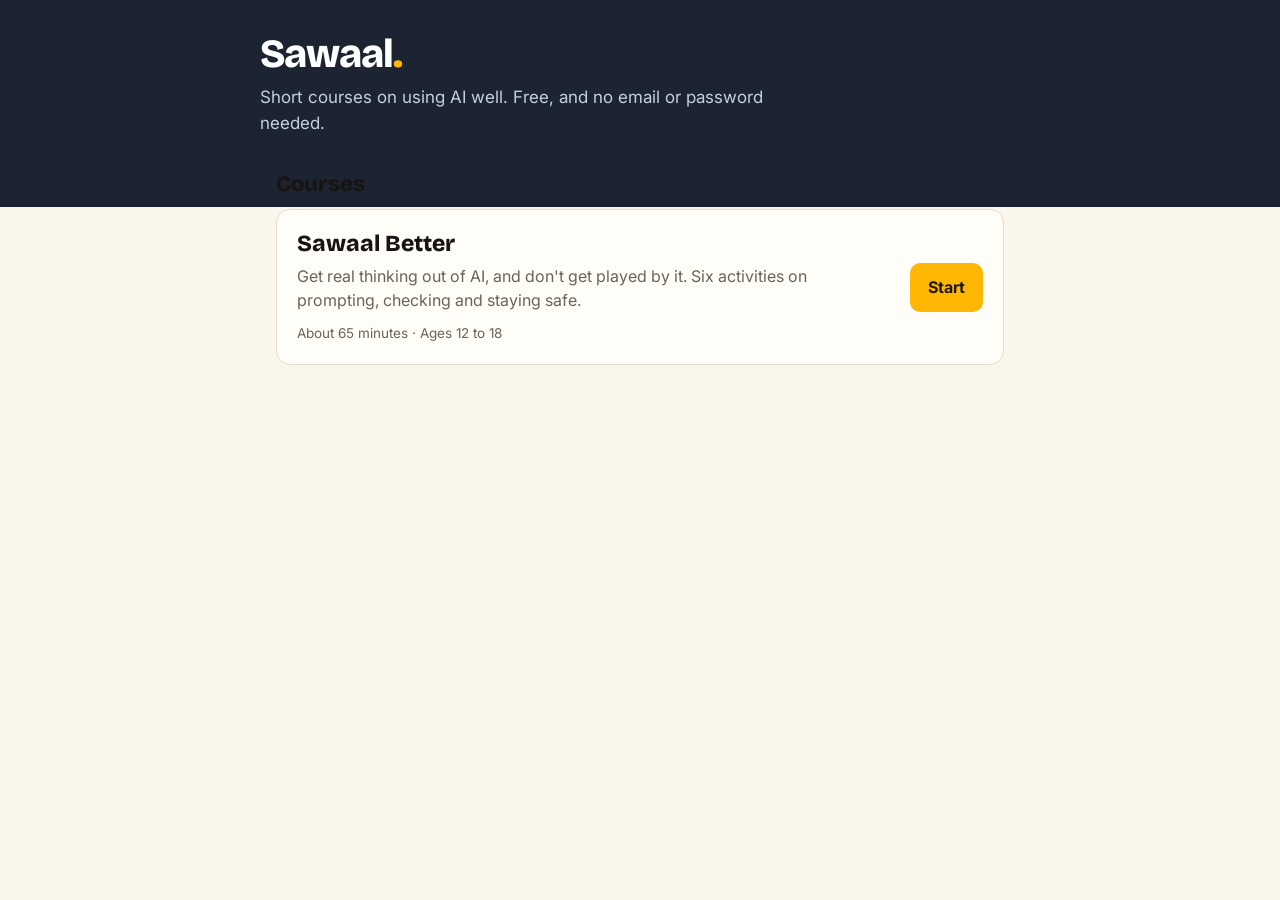
==== index.html @ 16f04bfe "Add files via upload" ====
<!DOCTYPE html>
<html lang="en">
<head>
<meta charset="utf-8">
<meta name="viewport" content="width=device-width, initial-scale=1, viewport-fit=cover">
<title>Sawaal: courses</title>
<meta name="description" content="Short, free courses on using AI well, for students.">
<link rel="preconnect" href="https://fonts.googleapis.com">
<link rel="stylesheet" href="https://fonts.googleapis.com/css2?family=Bricolage+Grotesque:wght@700;800&family=Inter:wght@400;500;600;700&display=swap">
<script src="config.js"></script>
<script src="courses.js"></script>
<script src="sawaal.js" data-course="home"></script>
<style>
  :root{--ink:#171412;--page:#FAF6EC;--card:#FFFDF7;--rule:#E4DED2;--muted:#6B6357;--gold:#FFB703;--gold-ink:#231B08;--slate:#1B2430;--teal:#0F7B6C;--soft:#EFE9DC}
  *{box-sizing:border-box}
  html,body{margin:0}
  body{background:var(--page);color:var(--ink);font:16px/1.55 Inter,system-ui,-apple-system,"Segoe UI",sans-serif;-webkit-font-smoothing:antialiased}
  header{background:var(--slate);color:#fff;padding:34px 16px 70px}
  header .in,main{max-width:760px;margin:0 auto}
  .brand{font:800 40px/1 "Bricolage Grotesque","Trebuchet MS",sans-serif;letter-spacing:-.02em;margin:0}
  .brand span{color:var(--gold)}
  header p{margin:10px 0 0;color:#C5D0DE;font-size:17px;max-width:520px}
  main{padding:0 16px 60px;margin-top:-44px}
  .me{background:var(--card);border:1px solid var(--rule);border-radius:14px;padding:14px 16px;display:flex;flex-wrap:wrap;gap:6px 14px;align-items:center;margin-bottom:18px;box-shadow:0 2px 10px rgba(27,36,48,.06)}
  .me[hidden]{display:none}
  .me b{font-size:17px}
  .me .muted{color:var(--muted);font-size:14px}
  .me button{margin-left:auto;background:none;border:1.5px solid var(--rule);border-radius:9px;padding:7px 12px;font:600 14px Inter,system-ui,sans-serif;color:var(--ink);cursor:pointer}
  #signin .sw-card{max-width:none;box-shadow:0 2px 10px rgba(27,36,48,.08);border:1px solid var(--rule);margin-bottom:26px}
  h2.sec{font:800 22px/1.2 "Bricolage Grotesque","Trebuchet MS",sans-serif;margin:8px 0 12px}
  .course{background:var(--card);border:1px solid var(--rule);border-radius:14px;padding:20px;margin-bottom:14px;display:grid;grid-template-columns:1fr auto;gap:6px 18px;align-items:center}
  .course h3{margin:0;font:800 23px/1.2 "Bricolage Grotesque","Trebuchet MS",sans-serif}
  .course p{margin:0;color:var(--muted);grid-column:1}
  .course .meta{font-size:13.5px;color:var(--muted);grid-column:1;margin-top:4px}
  .course a.go{grid-column:2;grid-row:1/span 3;background:var(--gold);color:var(--gold-ink);text-decoration:none;font-weight:700;border-radius:10px;padding:12px 18px;white-space:nowrap}
  .course a.go.again{background:var(--soft)}
  .prog{grid-column:1;display:flex;align-items:center;gap:10px;margin-top:8px}
  .prog .t{flex:1;max-width:260px;height:8px;background:var(--soft);border-radius:6px;overflow:hidden}
  .prog .t i{display:block;height:100%;background:var(--teal)}
  .prog span{font-size:13px;color:var(--muted)}
  .done{display:inline-block;background:#E8F5F1;color:var(--teal);font-weight:700;font-size:13px;border-radius:20px;padding:3px 10px}
  .empty{color:var(--muted);text-align:center;padding:30px}
  footer{max-width:760px;margin:0 auto;padding:0 16px 40px;color:var(--muted);font-size:13.5px}
  @media (max-width:560px){
    .brand{font-size:34px}
    .course{grid-template-columns:1fr}
    .course a.go{grid-column:1;grid-row:auto;text-align:center;margin-top:10px}
  }
</style>
</head>
<body>
<header><div class="in">
  <h1 class="brand">Sawaal<span>.</span></h1>
  <p>Short courses on using AI well. Free, and no email or password needed.</p>
</div></header>

<main>
  <div id="me" class="me" hidden></div>
  <div id="signin"></div>
  <h2 class="sec">Courses</h2>
  <div id="list"></div>
</main>
<footer id="foot"></footer>

<script>
(function () {
  "use strict";
  var api = Sawaal.api;
  var courses = (window.SAWAAL_COURSES || []).filter(function (c) { return c && c.id && !c.hidden; });
  var me = document.getElementById("me"), signin = document.getElementById("signin"), list = document.getElementById("list");
  var progress = {};

  function esc(s) { return String(s == null ? "" : s).replace(/[&<>"']/g, function (c) { return { "&": "&amp;", "<": "&lt;", ">": "&gt;", '"': "&quot;", "'": "&#39;" }[c]; }); }

  function renderList() {
    if (!courses.length) { list.innerHTML = '<div class="empty">No courses yet.</div>'; return; }
    list.innerHTML = courses.map(function (c) {
      var p = progress[c.id], label = "Start", cls = "go", extra = "";
      if (p && p.completed_at) { label = "Read again"; cls = "go again"; extra = '<div class="prog"><span class="done">Finished</span></div>'; }
      else if (p) {
        var at = Math.min((p.screen || 0) + 1, c.screens || 1), pct = c.screens ? Math.round(at / c.screens * 100) : 0;
        label = "Carry on";
        extra = '<div class="prog"><div class="t"><i style="width:' + pct + '%"></i></div><span>' + (c.screens ? "Screen " + at + " of " + c.screens : "Started") + "</span></div>";
      }
      var meta = [c.minutes ? "About " + c.minutes + " minutes" : "", c.ages ? "Ages " + c.ages : ""].filter(Boolean).join(" · ");
      return '<div class="course"><h3>' + esc(c.title || c.id) + "</h3>" +
        (c.summary ? "<p>" + esc(c.summary) + "</p>" : "") +
        (meta ? '<div class="meta">' + esc(meta) + "</div>" : "") + extra +
        '<a class="' + cls + '" href="courses/' + encodeURIComponent(c.id) + '.html">' + label + "</a></div>";
    }).join("");
  }

  function render() {
    var s = api.getSession();
    signin.innerHTML = "";
    if (s && s.student) {
      me.hidden = false;
      me.innerHTML = '<div><b></b><div class="muted"></div></div><button type="button">Not you? Switch</button>';
      me.querySelector("b").textContent = (s.student.name ? s.student.name + " · " : "") + "Class " + s.student.class + " · " + s.student.code;
      me.querySelector(".muted").textContent = s.student.school;
      me.querySelector("button").onclick = function () { api.clearSession(); progress = {}; render(); };
      renderList();
      api.rpc("sawaal_my_courses", { p_token: s.token }).then(function (rows) {
        progress = {};
        (rows || []).forEach(function (r) { progress[r.course] = r; });
        renderList();
      }, function (err) {
        if (/bad_session/.test(err.code)) { api.clearSession(); render(); }
      });
    } else {
      me.hidden = true;
      if (api.configured()) {
        api.signInForm(signin, {
          title: "Sign in",
          lead: "Pick up where you left off, or start fresh. Your answers save as you go.",
          onDone: function () { render(); }
        });
      }
      renderList();
    }
  }
  render();
})();
</script>
</body>
</html>
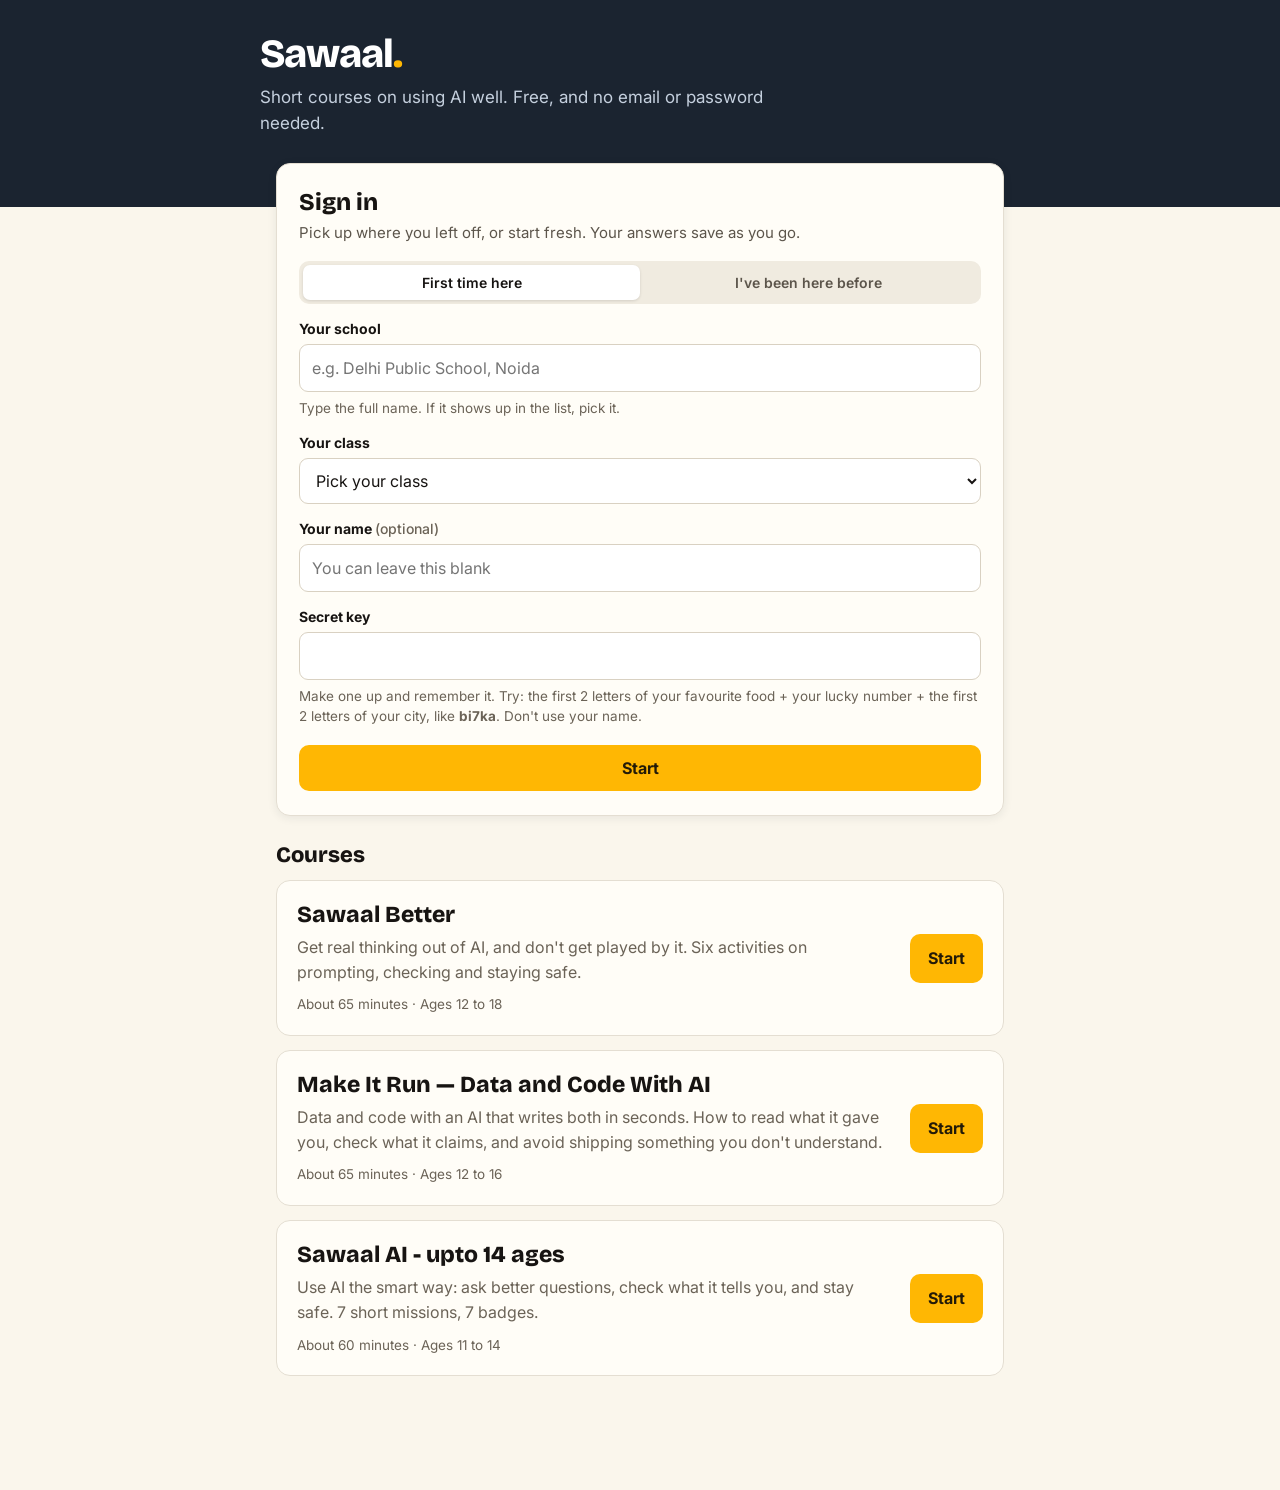
==== commit a94fb04a: "Refactor course filtering and rendering logic" ====
--- a/index.html
+++ b/index.html
@@ -66,13 +66,17 @@
 (function () {
   "use strict";
   var api = Sawaal.api;
-  var courses = (window.SAWAAL_COURSES || []).filter(function (c) { return c && c.id && !c.hidden; });
+  var allCourses = (window.SAWAAL_COURSES || []).filter(function (c) { return c && c.id && !c.hidden; });
+  // Courses switched off from the dashboard are left out. Until that list arrives we show nothing,
+  // so a switched-off course never flashes up. If it can't be fetched, every course shows.
+  var courses = [], switchLoaded = false;
   var me = document.getElementById("me"), signin = document.getElementById("signin"), list = document.getElementById("list");
   var progress = {};
 
   function esc(s) { return String(s == null ? "" : s).replace(/[&<>"']/g, function (c) { return { "&": "&amp;", "<": "&lt;", ">": "&gt;", '"': "&quot;", "'": "&#39;" }[c]; }); }
 
   function renderList() {
+    if (!switchLoaded) { list.innerHTML = '<div class="empty">Loading courses…</div>'; return; }
     if (!courses.length) { list.innerHTML = '<div class="empty">No courses yet.</div>'; return; }
     list.innerHTML = courses.map(function (c) {
       var p = progress[c.id], label = "Start", cls = "go", extra = "";
@@ -119,6 +123,17 @@
       renderList();
     }
   }
+  function applyHidden(hidden) {
+    hidden = Array.isArray(hidden) ? hidden : [];
+    courses = allCourses.filter(function (c) { return hidden.indexOf(c.id) < 0; });
+    switchLoaded = true;
+    renderList();
+  }
+  if (api.configured()) {
+    api.rpc("sawaal_hidden_courses", {}, { timeout: 6000 }).then(applyHidden, function () { applyHidden([]); });
+  } else {
+    applyHidden([]);
+  }
   render();
 })();
 </script>
